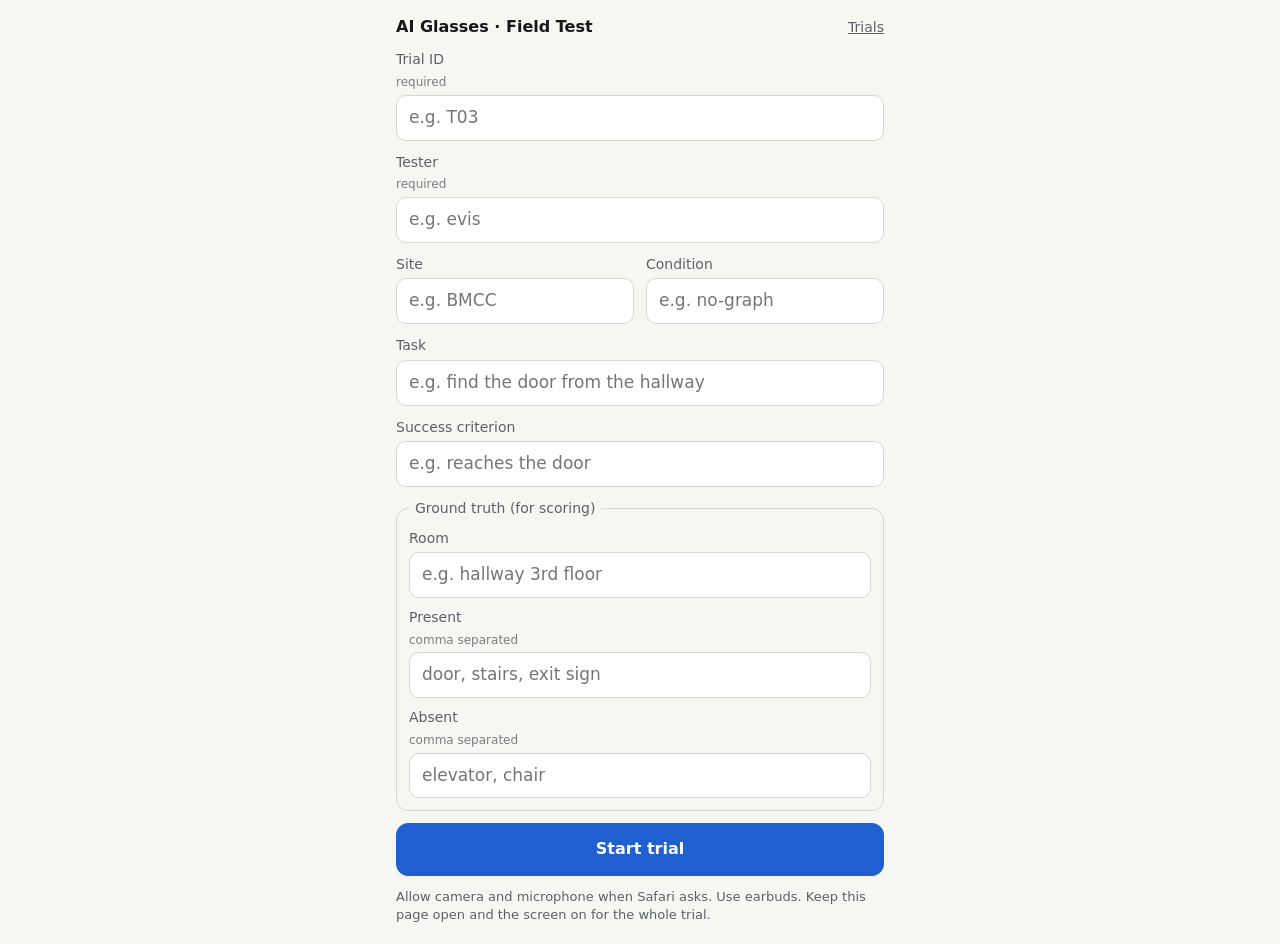
==== templates/field_test.html @ ecc22d5d "Browser field-test page: run a trial from Safari, no app install /test (gated by TRIAL_TOKEN like /t" ====
<!doctype html>
<html lang="en">
<head>
  <meta charset="utf-8">
  <meta name="viewport" content="width=device-width,initial-scale=1,viewport-fit=cover">
  <meta name="apple-mobile-web-app-capable" content="yes">
  <meta name="color-scheme" content="light dark">
  <title>Field Test</title>
  <link rel="stylesheet" href="/static/field_test.css">
  <script type="module" src="/static/field_test.js"></script>
</head>
<body>
  <main class="wrap">
    <header class="top">
      <span class="brand">AI Glasses · Field Test</span>
      <a class="note" href="/trials">Trials</a>
    </header>

    <p class="error" id="error" role="alert" hidden></p>

    <!-- 1. Setup: what the trial is, before anything records. -->
    <section id="setup">
      <form id="setupForm" autocomplete="off">
        <label>Trial ID <span class="req">required</span>
          <input id="f_trial" inputmode="text" autocapitalize="characters" placeholder="e.g. T03" maxlength="32" required>
        </label>
        <label>Tester <span class="req">required</span>
          <input id="f_pid" placeholder="e.g. evis" maxlength="32" required>
        </label>
        <div class="row">
          <label>Site
            <input id="f_site" placeholder="e.g. BMCC">
          </label>
          <label>Condition
            <input id="f_cond" placeholder="e.g. no-graph">
          </label>
        </div>
        <label>Task
          <input id="f_task" placeholder="e.g. find the door from the hallway">
        </label>
        <label>Success criterion
          <input id="f_success_criterion" placeholder="e.g. reaches the door">
        </label>
        <fieldset>
          <legend>Ground truth (for scoring)</legend>
          <label>Room
            <input id="f_room" placeholder="e.g. hallway 3rd floor">
          </label>
          <label>Present <span class="hint">comma separated</span>
            <input id="f_present" placeholder="door, stairs, exit sign">
          </label>
          <label>Absent <span class="hint">comma separated</span>
            <input id="f_absent" placeholder="elevator, chair">
          </label>
        </fieldset>
        <button id="start" class="primary" type="submit">Start trial</button>
        <p class="fine">Allow camera and microphone when Safari asks. Use earbuds. Keep this page open and the screen on for the whole trial.</p>
      </form>
    </section>

    <!-- 2. Live: camera running, push-to-talk. -->
    <section id="live" hidden>
      <div class="status">
        <span class="trial">Trial <b id="liveTrial"></b></span>
        <span class="links">
          <span class="dot" id="micDot"></span> mic
          <span class="dot" id="camDot"></span> camera
        </span>
      </div>
      <div class="cam">
        <video id="video" playsinline muted autoplay></video>
        <canvas id="canvas" hidden></canvas>
      </div>
      <p class="cam-note" id="camNote" hidden></p>
      <p class="state" id="state" data-state="disconnected" aria-live="polite">Connecting…</p>
      <button id="ask" class="ask" type="button" disabled>Hold to ask</button>
      <dl class="counts">
        <div><dt>Questions</dt><dd id="turns">0</dd></div>
        <div><dt>Frames sent</dt><dd id="frames">0</dd></div>
        <div><dt>Skipped</dt><dd id="skipped">0</dd></div>
      </dl>
      <button id="end" class="danger" type="button">End trial</button>
    </section>

    <!-- 3. Done. -->
    <section id="done" hidden>
      <p class="done-title">Trial <b id="doneTrial"></b> ended.</p>
      <p id="doneStats"></p>
      <p>Scoring runs on the server. Results show up on the trial page.</p>
      <a id="doneLink" class="primary link-button" href="/trials">Open trial</a>
      <button id="again" type="button">New trial</button>
    </section>
  </main>
</body>
</html>
---- static/field_test.css ----
:root {
  --bg: #f6f6f3;
  --fg: #16181a;
  --muted: #5d6166;
  --line: #d8d8d2;
  --card: #ffffff;
  --accent: #1f5fd1;
  --accent-fg: #ffffff;
  --ok: #1d8a4e;
  --bad: #c0392b;
  --held: #d1661f;
}
@media (prefers-color-scheme: dark) {
  :root {
    --bg: #111315;
    --fg: #ecece8;
    --muted: #9da1a6;
    --line: #2c3034;
    --card: #1a1d20;
    --accent: #5b8ef0;
    --accent-fg: #0b0d10;
    --ok: #3fbf78;
    --bad: #ef6b5d;
    --held: #f0954f;
  }
}

* { box-sizing: border-box; }
[hidden] { display: none !important; }
html, body { margin: 0; background: var(--bg); color: var(--fg); }
body {
  font: 16px/1.4 -apple-system, BlinkMacSystemFont, "Segoe UI", system-ui, sans-serif;
  -webkit-text-size-adjust: 100%;
}
.wrap {
  max-width: 520px;
  margin: 0 auto;
  padding: max(12px, env(safe-area-inset-top)) 16px max(20px, env(safe-area-inset-bottom));
}
.top { display: flex; justify-content: space-between; align-items: baseline; padding: 4px 0 12px; }
.brand { font-weight: 600; }
.note { color: var(--muted); font-size: 14px; }

.error {
  background: color-mix(in srgb, var(--bad) 14%, transparent);
  border: 1px solid var(--bad);
  border-radius: 10px;
  padding: 10px 12px;
  margin: 0 0 12px;
}

form { display: grid; gap: 12px; }
label { display: grid; gap: 4px; font-size: 14px; color: var(--muted); }
.req, .hint { font-size: 12px; opacity: 0.8; }
input {
  font: inherit;
  font-size: 17px; /* >=16px stops iOS zooming on focus */
  color: var(--fg);
  background: var(--card);
  border: 1px solid var(--line);
  border-radius: 10px;
  padding: 10px 12px;
  width: 100%;
}
input:focus { outline: 2px solid var(--accent); outline-offset: 1px; }
.row { display: grid; grid-template-columns: 1fr 1fr; gap: 12px; }
fieldset { border: 1px solid var(--line); border-radius: 12px; padding: 10px 12px 12px; margin: 0; display: grid; gap: 10px; }
legend { padding: 0 6px; font-size: 14px; color: var(--muted); }
.fine { font-size: 13px; color: var(--muted); margin: 0; }

button, .link-button {
  font: inherit;
  font-weight: 600;
  border-radius: 12px;
  border: 1px solid var(--line);
  background: var(--card);
  color: var(--fg);
  padding: 14px 16px;
  width: 100%;
  text-align: center;
  text-decoration: none;
  display: block;
  -webkit-tap-highlight-color: transparent;
}
button:disabled { opacity: 0.45; }
.primary { background: var(--accent); border-color: var(--accent); color: var(--accent-fg); }
.danger { border-color: var(--bad); color: var(--bad); margin-top: 16px; }

.status { display: flex; justify-content: space-between; align-items: center; font-size: 14px; margin-bottom: 8px; }
.links { color: var(--muted); display: inline-flex; align-items: center; gap: 6px; }
.dot { width: 10px; height: 10px; border-radius: 50%; display: inline-block; background: var(--line); margin-left: 8px; }
.dot.ok { background: var(--ok); }
.dot.bad { background: var(--bad); }

.cam {
  border-radius: 14px;
  overflow: hidden;
  background: #000;
  aspect-ratio: 3 / 4;
  max-height: 42vh;
  margin: 0 auto;
}
.cam video { width: 100%; height: 100%; object-fit: cover; display: block; }
.cam-note { font-size: 13px; color: var(--bad); margin: 8px 0 0; }

.state { text-align: center; font-size: 18px; font-weight: 600; margin: 14px 0 10px; }
.state[data-state="listening"] { color: var(--held); }
.state[data-state="speaking"] { color: var(--ok); }
.state[data-state="disconnected"] { color: var(--muted); }

.ask {
  min-height: 120px;
  font-size: 22px;
  background: var(--accent);
  border-color: var(--accent);
  color: var(--accent-fg);
  touch-action: none;
  user-select: none;
  -webkit-user-select: none;
  -webkit-touch-callout: none;
}
.ask.held { background: var(--held); border-color: var(--held); }

.counts { display: grid; grid-template-columns: repeat(3, 1fr); gap: 8px; margin: 14px 0 0; }
.counts div { background: var(--card); border: 1px solid var(--line); border-radius: 10px; padding: 8px; text-align: center; }
.counts dt { font-size: 12px; color: var(--muted); }
.counts dd { margin: 2px 0 0; font-size: 20px; font-weight: 600; font-variant-numeric: tabular-nums; }

#done { display: grid; gap: 12px; }
.done-title { font-size: 20px; margin: 8px 0 0; }
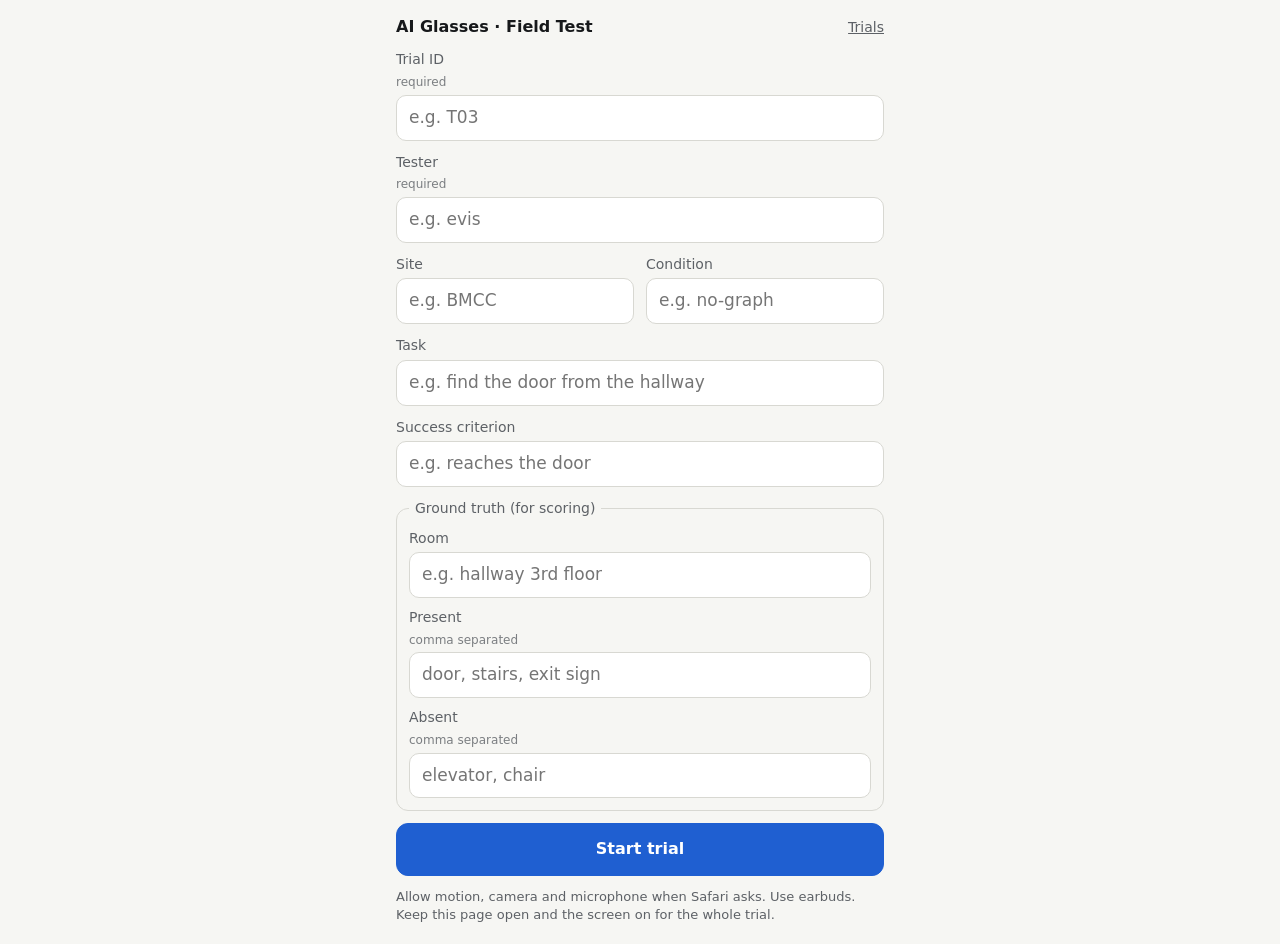
==== commit 884216a6: "Field-test page sends the phone's compass heading The page reads the compass (webkitCompassHeading o" ====
--- a/templates/field_test.html
+++ b/templates/field_test.html
@@ -54,7 +54,7 @@
           </label>
         </fieldset>
         <button id="start" class="primary" type="submit">Start trial</button>
-        <p class="fine">Allow camera and microphone when Safari asks. Use earbuds. Keep this page open and the screen on for the whole trial.</p>
+        <p class="fine">Allow motion, camera and microphone when Safari asks. Use earbuds. Keep this page open and the screen on for the whole trial.</p>
       </form>
     </section>
 
@@ -65,6 +65,7 @@
         <span class="links">
           <span class="dot" id="micDot"></span> mic
           <span class="dot" id="camDot"></span> camera
+          <span class="heading" id="heading">no heading</span>
         </span>
       </div>
       <div class="cam">
--- a/static/field_test.css
+++ b/static/field_test.css
@@ -91,6 +91,7 @@
 .dot { width: 10px; height: 10px; border-radius: 50%; display: inline-block; background: var(--line); margin-left: 8px; }
 .dot.ok { background: var(--ok); }
 .dot.bad { background: var(--bad); }
+.heading { margin-left: 10px; font-variant-numeric: tabular-nums; }
 
 .cam {
   border-radius: 14px;
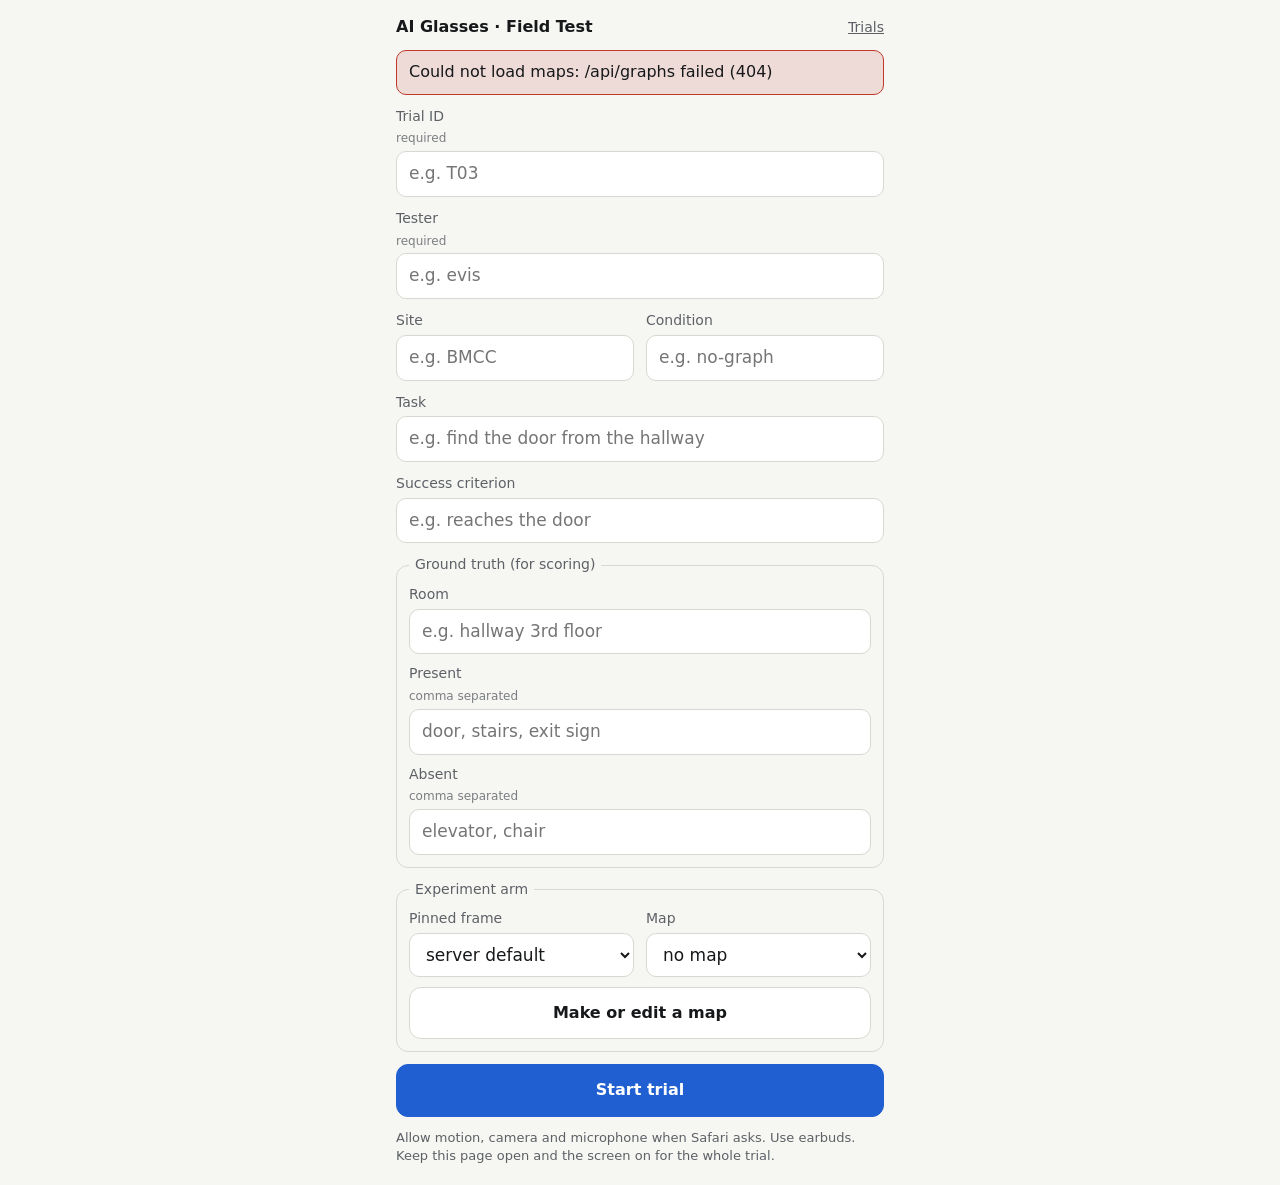
==== commit d24bf26d: "Landmark map: make it on the phone, send it with each question as a trial arm Map mode on /test reco" ====
--- a/templates/field_test.html
+++ b/templates/field_test.html
@@ -53,9 +53,64 @@
             <input id="f_absent" placeholder="elevator, chair">
           </label>
         </fieldset>
+        <fieldset>
+          <legend>Experiment arm</legend>
+          <div class="row">
+            <label>Pinned frame
+              <select id="f_pin">
+                <option value="">server default</option>
+                <option value="on">on</option>
+                <option value="off">off</option>
+              </select>
+            </label>
+            <label>Map
+              <select id="f_graph">
+                <option value="">no map</option>
+              </select>
+            </label>
+          </div>
+          <button id="openMap" type="button">Make or edit a map</button>
+        </fieldset>
         <button id="start" class="primary" type="submit">Start trial</button>
         <p class="fine">Allow motion, camera and microphone when Safari asks. Use earbuds. Keep this page open and the screen on for the whole trial.</p>
       </form>
+    </section>
+
+    <!-- Map mode: record fixed landmarks at a site with the compass. -->
+    <section id="map" hidden>
+      <div class="row">
+        <label>Site name
+          <input id="m_site" placeholder="e.g. home" maxlength="32" autocapitalize="none">
+        </label>
+        <label>&nbsp;
+          <button id="m_load" type="button">Load saved</button>
+        </label>
+      </div>
+      <p class="compass" id="m_heading" aria-live="polite">compass …</p>
+      <p class="fine">Stand at the spot, point the top of the phone at the landmark, then tap Add.</p>
+      <label>Measured standing at
+        <select id="m_from"><option value="start">the start spot</option></select>
+      </label>
+      <div class="row">
+        <label>Landmark name
+          <input id="m_name" placeholder="e.g. front door" maxlength="60">
+        </label>
+        <label>Kind
+          <select id="m_kind"></select>
+        </label>
+      </div>
+      <div class="row">
+        <label>Steps to it <span class="hint">optional</span>
+          <input id="m_steps" inputmode="numeric" placeholder="e.g. 6">
+        </label>
+        <label>Note <span class="hint">optional</span>
+          <input id="m_note" placeholder="e.g. push to open" maxlength="200">
+        </label>
+      </div>
+      <button id="m_add" class="primary" type="button">Add — facing it now</button>
+      <ol class="landmarks" id="m_list"></ol>
+      <button id="m_save" class="primary" type="button">Save map</button>
+      <button id="m_back" type="button">Back</button>
     </section>
 
     <!-- 2. Live: camera running, push-to-talk. -->
--- a/static/field_test.css
+++ b/static/field_test.css
@@ -55,6 +55,16 @@
 input {
   font: inherit;
   font-size: 17px; /* >=16px stops iOS zooming on focus */
+  color: var(--fg);
+  background: var(--card);
+  border: 1px solid var(--line);
+  border-radius: 10px;
+  padding: 10px 12px;
+  width: 100%;
+}
+select {
+  font: inherit;
+  font-size: 17px;
   color: var(--fg);
   background: var(--card);
   border: 1px solid var(--line);
@@ -129,3 +139,10 @@
 
 #done { display: grid; gap: 12px; }
 .done-title { font-size: 20px; margin: 8px 0 0; }
+
+#map { display: grid; gap: 12px; }
+.compass { text-align: center; font-size: 28px; font-weight: 600; margin: 4px 0 0; font-variant-numeric: tabular-nums; }
+.landmarks { margin: 0; padding-left: 22px; display: grid; gap: 6px; }
+.landmarks li { background: var(--card); border: 1px solid var(--line); border-radius: 10px; padding: 8px 10px; }
+.landmarks .meta { color: var(--muted); font-size: 13px; }
+.landmarks button { width: auto; display: inline-block; padding: 4px 10px; font-size: 13px; margin-top: 6px; }
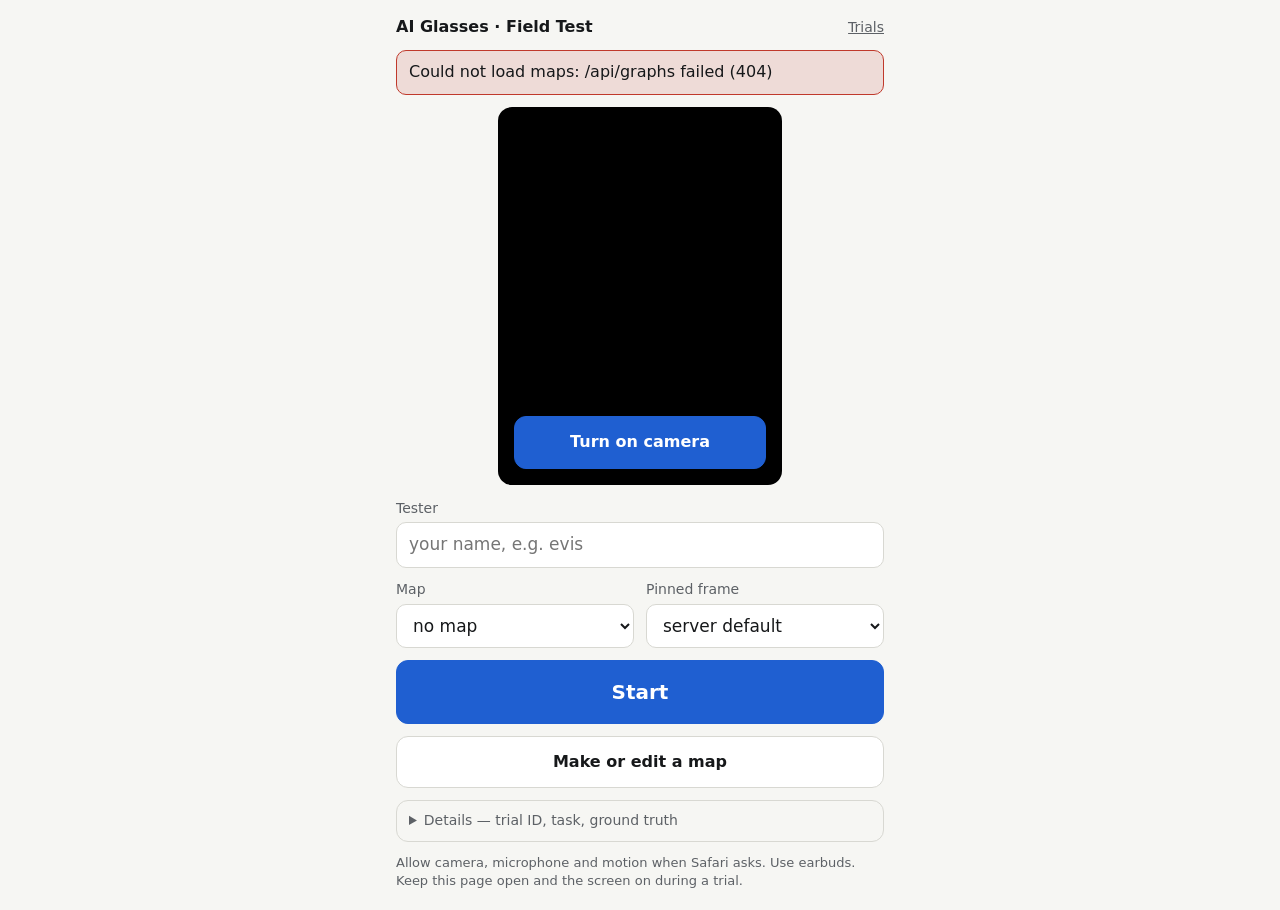
==== commit a06f9707: "/test opens on the camera: one tap to start The camera preview shows as soon as the page opens. Star" ====
--- a/templates/field_test.html
+++ b/templates/field_test.html
@@ -20,59 +20,66 @@
 
     <!-- 1. Setup: what the trial is, before anything records. -->
     <section id="setup">
+      <!-- Camera first: the tester sees it working before anything else. -->
+      <div class="cam" id="previewWrap">
+        <video id="preview" playsinline muted autoplay></video>
+        <button id="camOn" class="cam-on" type="button" hidden>Turn on camera</button>
+      </div>
       <form id="setupForm" autocomplete="off">
-        <label>Trial ID <span class="req">required</span>
-          <input id="f_trial" inputmode="text" autocapitalize="characters" placeholder="e.g. T03" maxlength="32" required>
-        </label>
-        <label>Tester <span class="req">required</span>
-          <input id="f_pid" placeholder="e.g. evis" maxlength="32" required>
+        <label>Tester
+          <input id="f_pid" placeholder="your name, e.g. evis" maxlength="32" required>
         </label>
         <div class="row">
-          <label>Site
-            <input id="f_site" placeholder="e.g. BMCC">
+          <label>Map
+            <select id="f_graph">
+              <option value="">no map</option>
+            </select>
           </label>
-          <label>Condition
-            <input id="f_cond" placeholder="e.g. no-graph">
+          <label>Pinned frame
+            <select id="f_pin">
+              <option value="">server default</option>
+              <option value="on">on</option>
+              <option value="off">off</option>
+            </select>
           </label>
         </div>
-        <label>Task
-          <input id="f_task" placeholder="e.g. find the door from the hallway">
-        </label>
-        <label>Success criterion
-          <input id="f_success_criterion" placeholder="e.g. reaches the door">
-        </label>
-        <fieldset>
-          <legend>Ground truth (for scoring)</legend>
-          <label>Room
-            <input id="f_room" placeholder="e.g. hallway 3rd floor">
-          </label>
-          <label>Present <span class="hint">comma separated</span>
-            <input id="f_present" placeholder="door, stairs, exit sign">
-          </label>
-          <label>Absent <span class="hint">comma separated</span>
-            <input id="f_absent" placeholder="elevator, chair">
-          </label>
-        </fieldset>
-        <fieldset>
-          <legend>Experiment arm</legend>
-          <div class="row">
-            <label>Pinned frame
-              <select id="f_pin">
-                <option value="">server default</option>
-                <option value="on">on</option>
-                <option value="off">off</option>
-              </select>
+        <button id="start" class="primary big" type="submit">Start</button>
+        <button id="openMap" type="button">Make or edit a map</button>
+        <details id="details">
+          <summary>Details — trial ID, task, ground truth</summary>
+          <div class="details-body">
+            <label>Trial ID <span class="hint">filled in for you</span>
+              <input id="f_trial" autocapitalize="characters" maxlength="32" required>
             </label>
-            <label>Map
-              <select id="f_graph">
-                <option value="">no map</option>
-              </select>
+            <div class="row">
+              <label>Site
+                <input id="f_site" placeholder="e.g. home">
+              </label>
+              <label>Condition
+                <input id="f_cond" placeholder="e.g. map-on">
+              </label>
+            </div>
+            <label>Task
+              <input id="f_task" placeholder="e.g. find the door from the hallway">
             </label>
+            <label>Success criterion
+              <input id="f_success_criterion" placeholder="e.g. reaches the door">
+            </label>
+            <fieldset>
+              <legend>Ground truth (for scoring)</legend>
+              <label>Room
+                <input id="f_room" placeholder="e.g. hallway">
+              </label>
+              <label>Present <span class="hint">comma separated</span>
+                <input id="f_present" placeholder="door, stairs, exit sign">
+              </label>
+              <label>Absent <span class="hint">comma separated</span>
+                <input id="f_absent" placeholder="elevator, chair">
+              </label>
+            </fieldset>
           </div>
-          <button id="openMap" type="button">Make or edit a map</button>
-        </fieldset>
-        <button id="start" class="primary" type="submit">Start trial</button>
-        <p class="fine">Allow motion, camera and microphone when Safari asks. Use earbuds. Keep this page open and the screen on for the whole trial.</p>
+        </details>
+        <p class="fine">Allow camera, microphone and motion when Safari asks. Use earbuds. Keep this page open and the screen on during a trial.</p>
       </form>
     </section>
 
--- a/static/field_test.css
+++ b/static/field_test.css
@@ -146,3 +146,14 @@
 .landmarks li { background: var(--card); border: 1px solid var(--line); border-radius: 10px; padding: 8px 10px; }
 .landmarks .meta { color: var(--muted); font-size: 13px; }
 .landmarks button { width: auto; display: inline-block; padding: 4px 10px; font-size: 13px; margin-top: 6px; }
+
+#setup { display: grid; gap: 14px; }
+.cam { position: relative; }
+.cam-on {
+  position: absolute; inset: auto 16px 16px 16px; width: auto;
+  background: var(--accent); border-color: var(--accent); color: var(--accent-fg);
+}
+.big { min-height: 64px; font-size: 20px; }
+details { border: 1px solid var(--line); border-radius: 12px; padding: 10px 12px; }
+summary { cursor: pointer; color: var(--muted); font-size: 14px; }
+.details-body { display: grid; gap: 12px; margin-top: 12px; }
